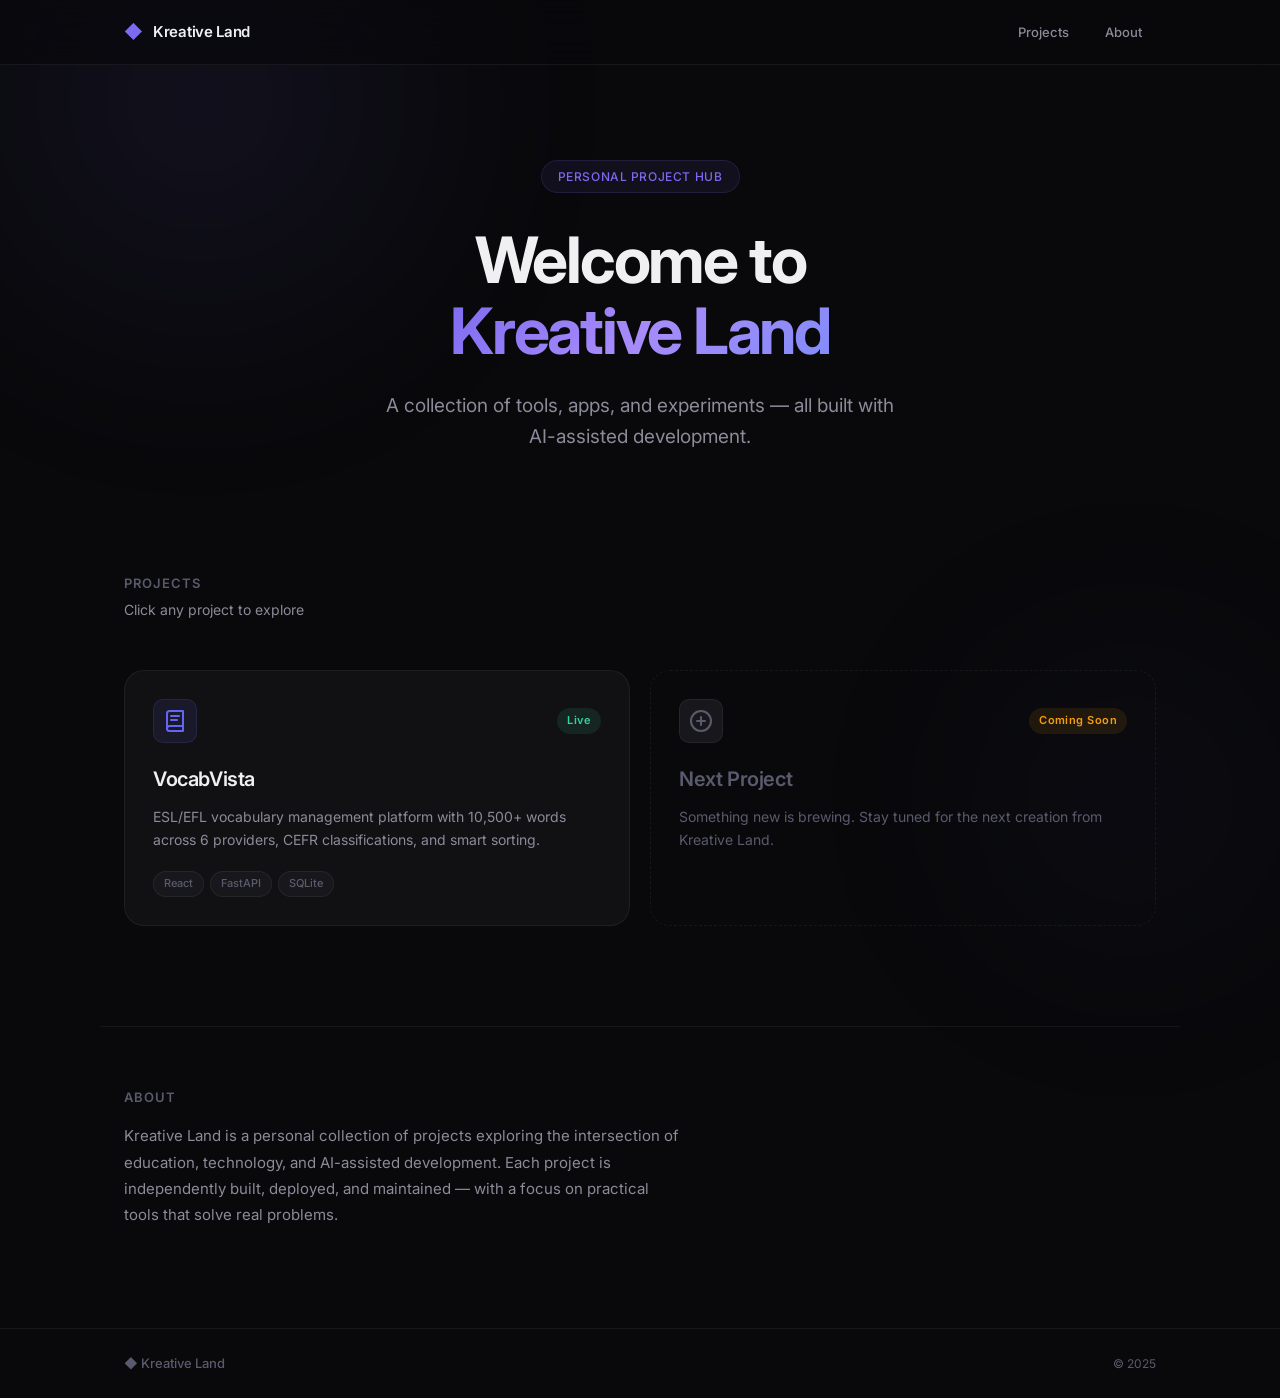
==== index.html @ c3a7ae6c "Initial commit: Kreative Land portal — dark modern project hub Static landing page with frosted glas" ====
<!DOCTYPE html>
<html lang="en">
<head>
  <meta charset="UTF-8">
  <meta name="viewport" content="width=device-width, initial-scale=1.0">
  <title>Kreative Land</title>
  <link rel="preconnect" href="https://fonts.googleapis.com">
  <link rel="preconnect" href="https://fonts.gstatic.com" crossorigin>
  <link href="https://fonts.googleapis.com/css2?family=Inter:wght@300;400;500;600;700&display=swap" rel="stylesheet">
  <link rel="stylesheet" href="style.css">
</head>
<body>
  <!-- Ambient background glow -->
  <div class="ambient-glow ambient-glow-1"></div>
  <div class="ambient-glow ambient-glow-2"></div>

  <!-- Header -->
  <header class="header">
    <div class="header-inner">
      <a href="/" class="logo">
        <span class="logo-icon">&#9670;</span>
        <span class="logo-text">Kreative Land</span>
      </a>
      <nav class="nav">
        <a href="#projects" class="nav-link">Projects</a>
        <a href="#about" class="nav-link">About</a>
      </nav>
    </div>
  </header>

  <!-- Hero -->
  <section class="hero">
    <div class="hero-badge">Personal Project Hub</div>
    <h1 class="hero-title">
      Welcome to<br>
      <span class="hero-accent">Kreative Land</span>
    </h1>
    <p class="hero-subtitle">
      A collection of tools, apps, and experiments — all built with AI-assisted development.
    </p>
  </section>

  <!-- Projects Grid -->
  <section id="projects" class="projects">
    <div class="section-header">
      <h2 class="section-title">Projects</h2>
      <p class="section-subtitle">Click any project to explore</p>
    </div>

    <div class="projects-grid">

      <!-- VocabVista Card -->
      <a href="#" class="project-card" data-status="live">
        <div class="card-glow"></div>
        <div class="card-content">
          <div class="card-header">
            <div class="card-icon card-icon-vocab">
              <svg width="24" height="24" viewBox="0 0 24 24" fill="none" stroke="currentColor" stroke-width="2" stroke-linecap="round" stroke-linejoin="round">
                <path d="M4 19.5A2.5 2.5 0 0 1 6.5 17H20"/>
                <path d="M6.5 2H20v20H6.5A2.5 2.5 0 0 1 4 19.5v-15A2.5 2.5 0 0 1 6.5 2z"/>
                <path d="M8 7h8"/>
                <path d="M8 11h6"/>
              </svg>
            </div>
            <span class="card-status status-live">Live</span>
          </div>
          <h3 class="card-title">VocabVista</h3>
          <p class="card-description">
            ESL/EFL vocabulary management platform with 10,500+ words across 6 providers, 
            CEFR classifications, and smart sorting.
          </p>
          <div class="card-tags">
            <span class="tag">React</span>
            <span class="tag">FastAPI</span>
            <span class="tag">SQLite</span>
          </div>
        </div>
        <div class="card-arrow">
          <svg width="16" height="16" viewBox="0 0 24 24" fill="none" stroke="currentColor" stroke-width="2" stroke-linecap="round" stroke-linejoin="round">
            <path d="M7 17l9.2-9.2M17 17V7H7"/>
          </svg>
        </div>
      </a>

      <!-- Placeholder Card: Coming Soon -->
      <div class="project-card card-placeholder">
        <div class="card-content">
          <div class="card-header">
            <div class="card-icon card-icon-next">
              <svg width="24" height="24" viewBox="0 0 24 24" fill="none" stroke="currentColor" stroke-width="2" stroke-linecap="round" stroke-linejoin="round">
                <circle cx="12" cy="12" r="10"/>
                <line x1="12" y1="8" x2="12" y2="16"/>
                <line x1="8" y1="12" x2="16" y2="12"/>
              </svg>
            </div>
            <span class="card-status status-soon">Coming Soon</span>
          </div>
          <h3 class="card-title">Next Project</h3>
          <p class="card-description">
            Something new is brewing. Stay tuned for the next creation from Kreative Land.
          </p>
        </div>
      </div>

    </div>
  </section>

  <!-- About -->
  <section id="about" class="about">
    <div class="about-content">
      <h2 class="section-title">About</h2>
      <p class="about-text">
        Kreative Land is a personal collection of projects exploring the intersection of 
        education, technology, and AI-assisted development. Each project is independently 
        built, deployed, and maintained — with a focus on practical tools that solve real problems.
      </p>
    </div>
  </section>

  <!-- Footer -->
  <footer class="footer">
    <div class="footer-inner">
      <span class="footer-logo">&#9670; Kreative Land</span>
      <span class="footer-copy">&copy; 2025</span>
    </div>
  </footer>
</body>
</html>
---- style.css ----
/* ============================================
   KREATIVE LAND — Design System & Styles
   Dark & Modern / Linear-inspired
   ============================================ */

/* --- Tokens --- */
:root {
  /* Background & Surface */
  --bg-base: #09090b;
  --bg-surface: #111114;
  --bg-elevated: #18181c;
  --bg-hover: #1f1f24;

  /* Text */
  --text-primary: #f0f0f3;
  --text-secondary: #8b8b99;
  --text-muted: #5a5a6e;

  /* Accent */
  --accent: #7c6aef;
  --accent-glow: rgba(124, 106, 239, 0.35);
  --accent-subtle: rgba(124, 106, 239, 0.08);

  /* Status */
  --status-live: #34d399;
  --status-live-bg: rgba(52, 211, 153, 0.1);
  --status-soon: #f59e0b;
  --status-soon-bg: rgba(245, 158, 11, 0.1);

  /* Project accent colors */
  --vocab-accent: #6366f1;
  --vocab-glow: rgba(99, 102, 241, 0.25);
  --next-accent: #8b8b99;

  /* Border */
  --border: rgba(255, 255, 255, 0.06);
  --border-hover: rgba(255, 255, 255, 0.1);

  /* Radius */
  --radius-sm: 6px;
  --radius-md: 10px;
  --radius-lg: 16px;
  --radius-xl: 20px;

  /* Shadows */
  --shadow-card: 0 1px 2px rgba(0, 0, 0, 0.3), 0 4px 16px rgba(0, 0, 0, 0.2);
  --shadow-card-hover: 0 4px 24px rgba(0, 0, 0, 0.4), 0 1px 3px rgba(0, 0, 0, 0.3);

  /* Transitions */
  --ease: cubic-bezier(0.4, 0, 0.2, 1);
  --duration: 0.25s;
}

/* --- Reset & Base --- */
*, *::before, *::after {
  margin: 0;
  padding: 0;
  box-sizing: border-box;
}

html {
  scroll-behavior: smooth;
  -webkit-font-smoothing: antialiased;
  -moz-osx-font-smoothing: grayscale;
}

body {
  font-family: 'Inter', -apple-system, BlinkMacSystemFont, sans-serif;
  background: var(--bg-base);
  color: var(--text-primary);
  line-height: 1.6;
  min-height: 100vh;
  overflow-x: hidden;
  position: relative;
}

/* --- Ambient Background Glow --- */
.ambient-glow {
  position: fixed;
  border-radius: 50%;
  filter: blur(120px);
  pointer-events: none;
  z-index: 0;
  opacity: 0.4;
}

.ambient-glow-1 {
  width: 600px;
  height: 600px;
  background: radial-gradient(circle, var(--accent-glow), transparent 70%);
  top: -200px;
  left: -100px;
}

.ambient-glow-2 {
  width: 500px;
  height: 500px;
  background: radial-gradient(circle, rgba(99, 102, 241, 0.15), transparent 70%);
  bottom: -150px;
  right: -100px;
}

/* --- Header --- */
.header {
  position: fixed;
  top: 0;
  left: 0;
  right: 0;
  z-index: 100;
  backdrop-filter: blur(16px) saturate(180%);
  -webkit-backdrop-filter: blur(16px) saturate(180%);
  background: rgba(9, 9, 11, 0.75);
  border-bottom: 1px solid var(--border);
}

.header-inner {
  max-width: 1080px;
  margin: 0 auto;
  padding: 0 24px;
  height: 64px;
  display: flex;
  align-items: center;
  justify-content: space-between;
}

.logo {
  display: flex;
  align-items: center;
  gap: 10px;
  text-decoration: none;
  color: var(--text-primary);
}

.logo-icon {
  font-size: 18px;
  color: var(--accent);
}

.logo-text {
  font-size: 15px;
  font-weight: 600;
  letter-spacing: -0.02em;
}

.nav {
  display: flex;
  gap: 8px;
}

.nav-link {
  color: var(--text-secondary);
  text-decoration: none;
  font-size: 13px;
  font-weight: 500;
  padding: 6px 14px;
  border-radius: var(--radius-sm);
  transition: color var(--duration) var(--ease), background var(--duration) var(--ease);
}

.nav-link:hover {
  color: var(--text-primary);
  background: var(--bg-hover);
}

/* --- Hero --- */
.hero {
  position: relative;
  z-index: 1;
  max-width: 1080px;
  margin: 0 auto;
  padding: 160px 24px 80px;
  text-align: center;
}

.hero-badge {
  display: inline-flex;
  align-items: center;
  font-size: 12px;
  font-weight: 500;
  letter-spacing: 0.05em;
  text-transform: uppercase;
  color: var(--accent);
  background: var(--accent-subtle);
  border: 1px solid rgba(124, 106, 239, 0.15);
  padding: 6px 16px;
  border-radius: 100px;
  margin-bottom: 32px;
  animation: fadeInUp 0.6s var(--ease) both;
}

.hero-title {
  font-size: clamp(36px, 6vw, 64px);
  font-weight: 700;
  letter-spacing: -0.035em;
  line-height: 1.1;
  color: var(--text-primary);
  margin-bottom: 24px;
  animation: fadeInUp 0.6s var(--ease) 0.1s both;
}

.hero-accent {
  background: linear-gradient(135deg, var(--accent), #a78bfa, #818cf8);
  -webkit-background-clip: text;
  background-clip: text;
  -webkit-text-fill-color: transparent;
}

.hero-subtitle {
  font-size: clamp(16px, 2vw, 19px);
  color: var(--text-secondary);
  max-width: 520px;
  margin: 0 auto;
  font-weight: 400;
  line-height: 1.65;
  animation: fadeInUp 0.6s var(--ease) 0.2s both;
}

/* --- Projects Section --- */
.projects {
  position: relative;
  z-index: 1;
  max-width: 1080px;
  margin: 0 auto;
  padding: 40px 24px 100px;
}

.section-header {
  margin-bottom: 48px;
  animation: fadeInUp 0.6s var(--ease) 0.3s both;
}

.section-title {
  font-size: 13px;
  font-weight: 600;
  letter-spacing: 0.08em;
  text-transform: uppercase;
  color: var(--text-muted);
  margin-bottom: 6px;
}

.section-subtitle {
  font-size: 14px;
  color: var(--text-secondary);
}

.projects-grid {
  display: grid;
  grid-template-columns: repeat(auto-fill, minmax(340px, 1fr));
  gap: 20px;
}

/* --- Project Card --- */
.project-card {
  position: relative;
  background: var(--bg-surface);
  border: 1px solid var(--border);
  border-radius: var(--radius-xl);
  padding: 28px;
  text-decoration: none;
  color: var(--text-primary);
  transition: 
    border-color var(--duration) var(--ease),
    box-shadow var(--duration) var(--ease),
    transform var(--duration) var(--ease);
  overflow: hidden;
  display: flex;
  flex-direction: column;
  animation: fadeInUp 0.5s var(--ease) 0.35s both;
}

.project-card:not(.card-placeholder) {
  cursor: pointer;
}

.project-card:not(.card-placeholder):hover {
  border-color: var(--border-hover);
  box-shadow: var(--shadow-card-hover);
  transform: translateY(-2px);
}

.project-card:not(.card-placeholder):hover .card-glow {
  opacity: 1;
}

.project-card:not(.card-placeholder):hover .card-arrow {
  opacity: 1;
  transform: translate(0, 0);
}

/* Card inner glow on hover */
.card-glow {
  position: absolute;
  top: 0;
  left: 0;
  right: 0;
  height: 120px;
  background: linear-gradient(180deg, var(--vocab-glow), transparent);
  opacity: 0;
  transition: opacity 0.4s var(--ease);
  pointer-events: none;
  border-radius: var(--radius-xl) var(--radius-xl) 0 0;
}

.card-content {
  flex: 1;
  position: relative;
  z-index: 1;
}

.card-header {
  display: flex;
  align-items: center;
  justify-content: space-between;
  margin-bottom: 20px;
}

.card-icon {
  width: 44px;
  height: 44px;
  display: flex;
  align-items: center;
  justify-content: center;
  border-radius: var(--radius-md);
  border: 1px solid var(--border);
}

.card-icon-vocab {
  background: rgba(99, 102, 241, 0.1);
  color: var(--vocab-accent);
  border-color: rgba(99, 102, 241, 0.15);
}

.card-icon-next {
  background: var(--bg-elevated);
  color: var(--text-muted);
}

.card-status {
  font-size: 11px;
  font-weight: 600;
  letter-spacing: 0.04em;
  padding: 4px 10px;
  border-radius: 100px;
}

.status-live {
  color: var(--status-live);
  background: var(--status-live-bg);
}

.status-soon {
  color: var(--status-soon);
  background: var(--status-soon-bg);
}

.card-title {
  font-size: 20px;
  font-weight: 600;
  letter-spacing: -0.02em;
  margin-bottom: 10px;
}

.card-description {
  font-size: 14px;
  color: var(--text-secondary);
  line-height: 1.65;
  margin-bottom: 20px;
}

.card-tags {
  display: flex;
  flex-wrap: wrap;
  gap: 6px;
}

.tag {
  font-size: 11px;
  font-weight: 500;
  color: var(--text-muted);
  background: var(--bg-elevated);
  border: 1px solid var(--border);
  padding: 3px 10px;
  border-radius: 100px;
}

.card-arrow {
  position: absolute;
  top: 28px;
  right: 28px;
  color: var(--text-muted);
  opacity: 0;
  transform: translate(-4px, 4px);
  transition: 
    opacity var(--duration) var(--ease),
    transform var(--duration) var(--ease);
  z-index: 2;
}

/* Placeholder card styling */
.card-placeholder {
  border-style: dashed;
  background: transparent;
}

.card-placeholder .card-title {
  color: var(--text-muted);
}

.card-placeholder .card-description {
  color: var(--text-muted);
}

/* --- About Section --- */
.about {
  position: relative;
  z-index: 1;
  max-width: 1080px;
  margin: 0 auto;
  padding: 60px 24px 100px;
  border-top: 1px solid var(--border);
}

.about-content {
  max-width: 560px;
}

.about .section-title {
  margin-bottom: 16px;
}

.about-text {
  font-size: 15px;
  color: var(--text-secondary);
  line-height: 1.75;
}

/* --- Footer --- */
.footer {
  position: relative;
  z-index: 1;
  border-top: 1px solid var(--border);
}

.footer-inner {
  max-width: 1080px;
  margin: 0 auto;
  padding: 24px;
  display: flex;
  align-items: center;
  justify-content: space-between;
}

.footer-logo {
  font-size: 13px;
  font-weight: 500;
  color: var(--text-muted);
}

.footer-copy {
  font-size: 12px;
  color: var(--text-muted);
}

/* --- Animations --- */
@keyframes fadeInUp {
  from {
    opacity: 0;
    transform: translateY(16px);
  }
  to {
    opacity: 1;
    transform: translateY(0);
  }
}

/* --- Responsive --- */
@media (max-width: 640px) {
  .hero {
    padding: 140px 20px 60px;
  }

  .projects {
    padding: 40px 20px 80px;
  }

  .projects-grid {
    grid-template-columns: 1fr;
  }

  .project-card {
    padding: 24px;
  }

  .header-inner {
    padding: 0 20px;
  }

  .about {
    padding: 40px 20px 80px;
  }
}
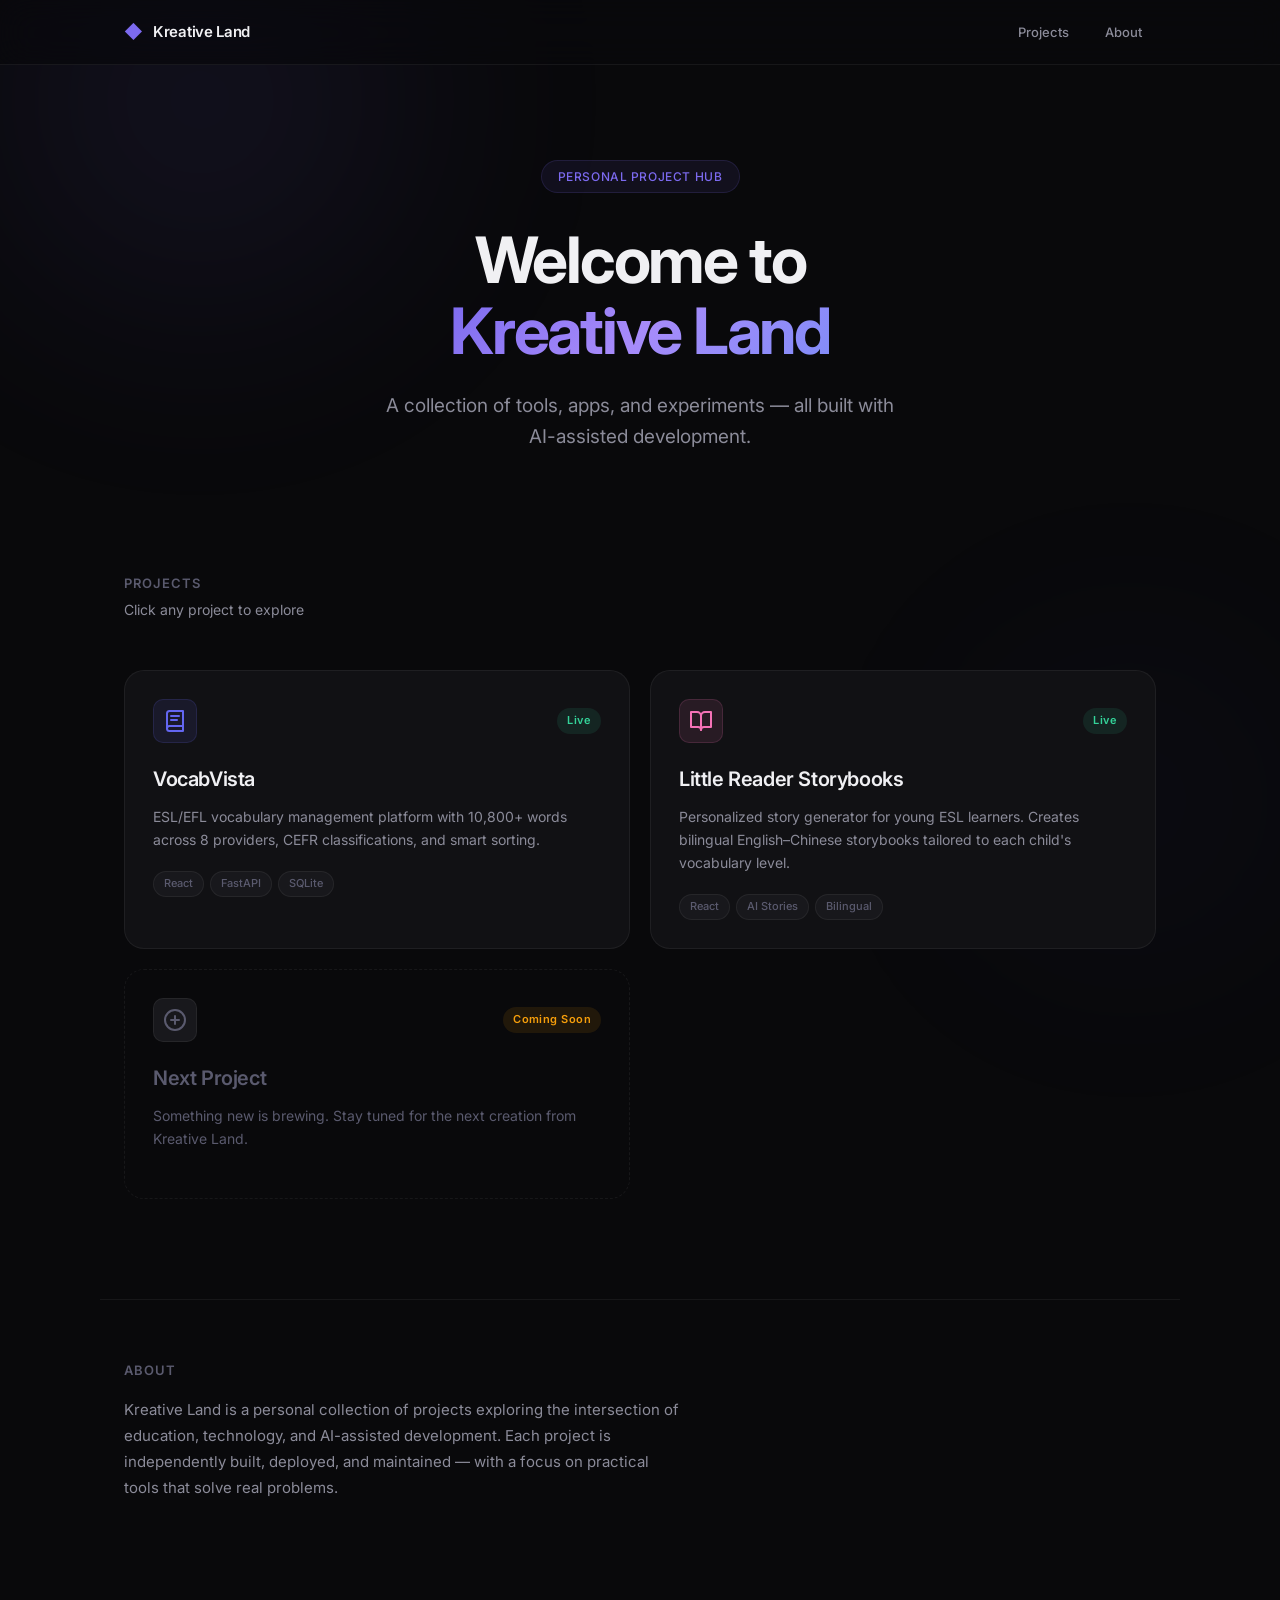
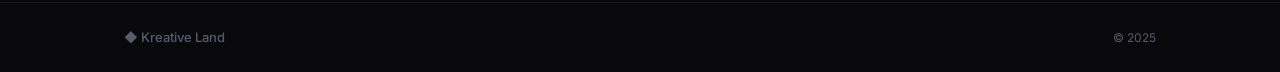
==== commit 90ed39e3: "Add Little Reader Storybooks project card - New card for the bilingual story generator app (pink acc" ====
--- a/index.html
+++ b/index.html
@@ -66,13 +66,44 @@
           </div>
           <h3 class="card-title">VocabVista</h3>
           <p class="card-description">
-            ESL/EFL vocabulary management platform with 10,500+ words across 6 providers, 
+            ESL/EFL vocabulary management platform with 10,800+ words across 8 providers, 
             CEFR classifications, and smart sorting.
           </p>
           <div class="card-tags">
             <span class="tag">React</span>
             <span class="tag">FastAPI</span>
             <span class="tag">SQLite</span>
+          </div>
+        </div>
+        <div class="card-arrow">
+          <svg width="16" height="16" viewBox="0 0 24 24" fill="none" stroke="currentColor" stroke-width="2" stroke-linecap="round" stroke-linejoin="round">
+            <path d="M7 17l9.2-9.2M17 17V7H7"/>
+          </svg>
+        </div>
+      </a>
+
+      <!-- Little Reader Storybooks Card -->
+      <a href="#" class="project-card" data-status="live">
+        <div class="card-glow card-glow-story"></div>
+        <div class="card-content">
+          <div class="card-header">
+            <div class="card-icon card-icon-story">
+              <svg width="24" height="24" viewBox="0 0 24 24" fill="none" stroke="currentColor" stroke-width="2" stroke-linecap="round" stroke-linejoin="round">
+                <path d="M2 3h6a4 4 0 0 1 4 4v14a3 3 0 0 0-3-3H2z"/>
+                <path d="M22 3h-6a4 4 0 0 0-4 4v14a3 3 0 0 1 3-3h7z"/>
+              </svg>
+            </div>
+            <span class="card-status status-live">Live</span>
+          </div>
+          <h3 class="card-title">Little Reader Storybooks</h3>
+          <p class="card-description">
+            Personalized story generator for young ESL learners. Creates bilingual 
+            English–Chinese storybooks tailored to each child's vocabulary level.
+          </p>
+          <div class="card-tags">
+            <span class="tag">React</span>
+            <span class="tag">AI Stories</span>
+            <span class="tag">Bilingual</span>
           </div>
         </div>
         <div class="card-arrow">
--- a/style.css
+++ b/style.css
@@ -30,6 +30,8 @@
   /* Project accent colors */
   --vocab-accent: #6366f1;
   --vocab-glow: rgba(99, 102, 241, 0.25);
+  --story-accent: #f472b6;
+  --story-glow: rgba(244, 114, 182, 0.25);
   --next-accent: #8b8b99;
 
   /* Border */
@@ -330,6 +332,16 @@
   border-color: rgba(99, 102, 241, 0.15);
 }
 
+.card-icon-story {
+  background: rgba(244, 114, 182, 0.1);
+  color: var(--story-accent);
+  border-color: rgba(244, 114, 182, 0.15);
+}
+
+.card-glow-story {
+  background: linear-gradient(180deg, var(--story-glow), transparent);
+}
+
 .card-icon-next {
   background: var(--bg-elevated);
   color: var(--text-muted);
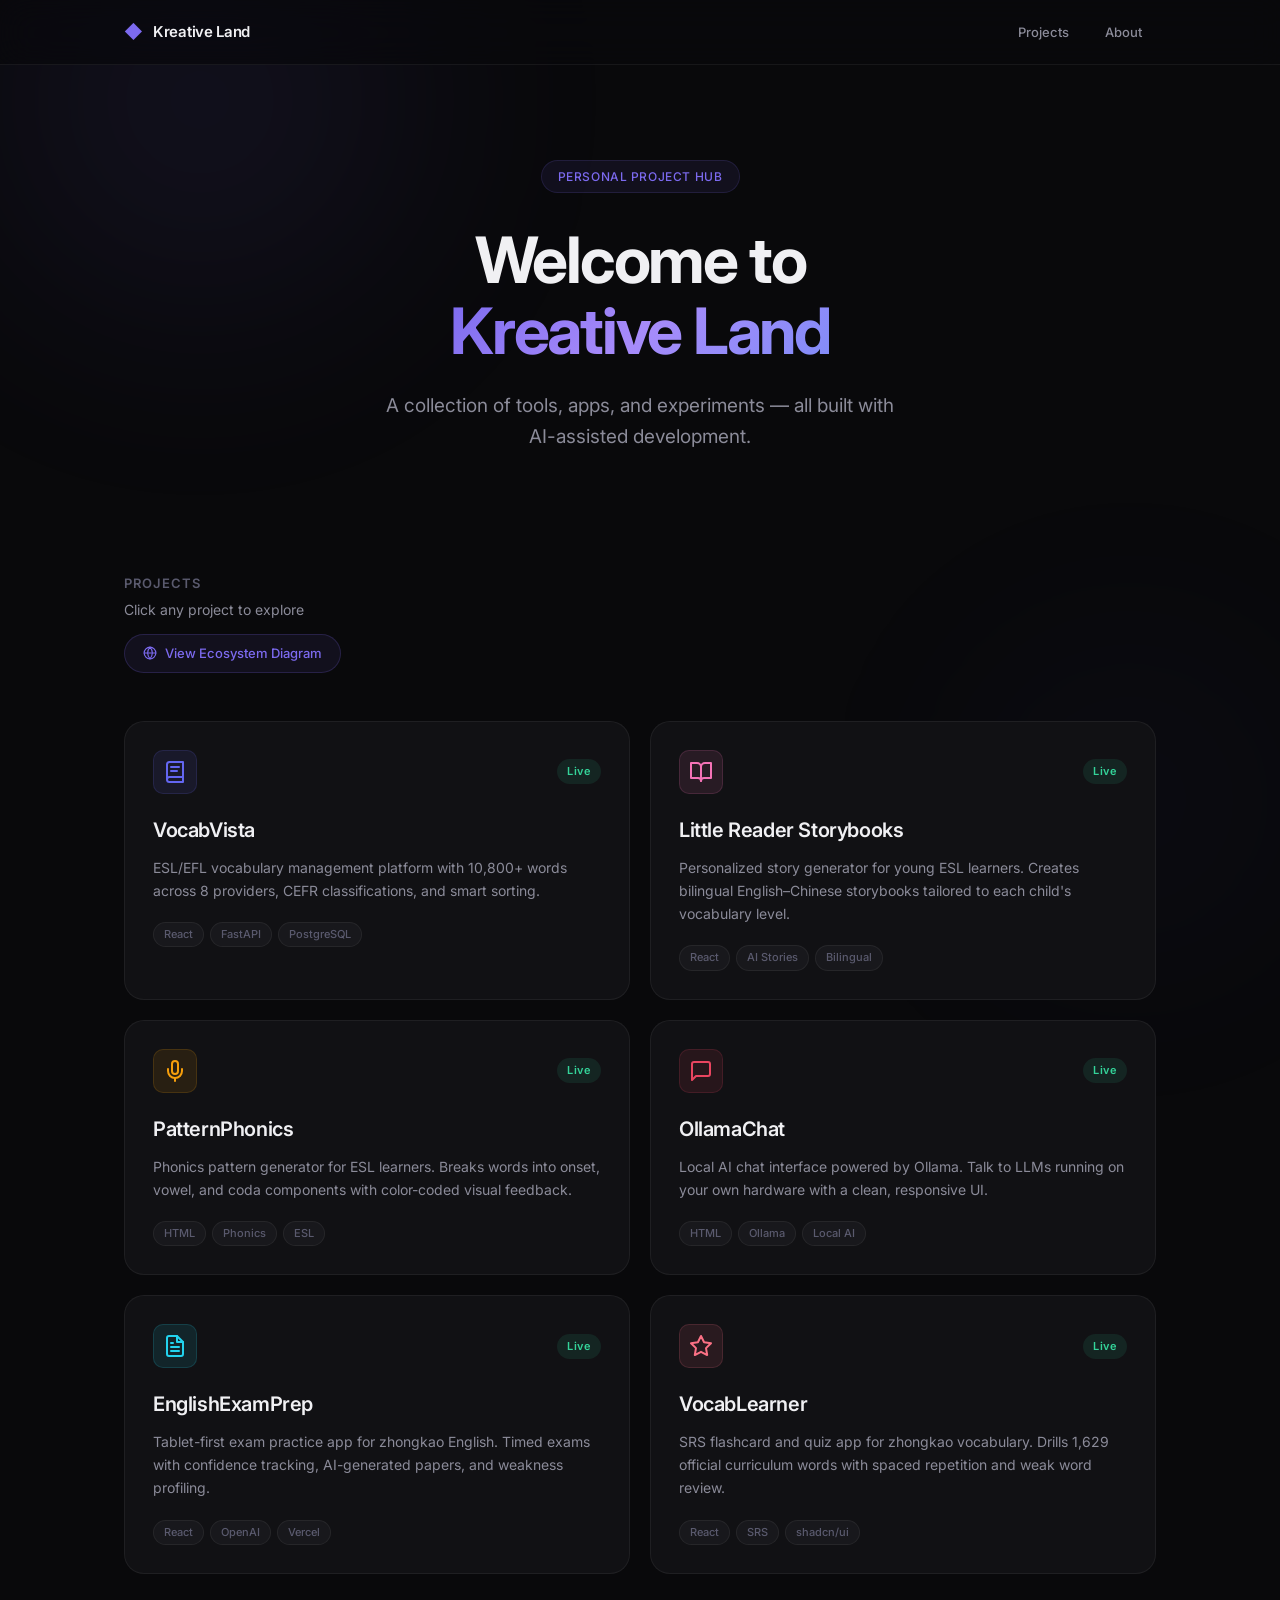
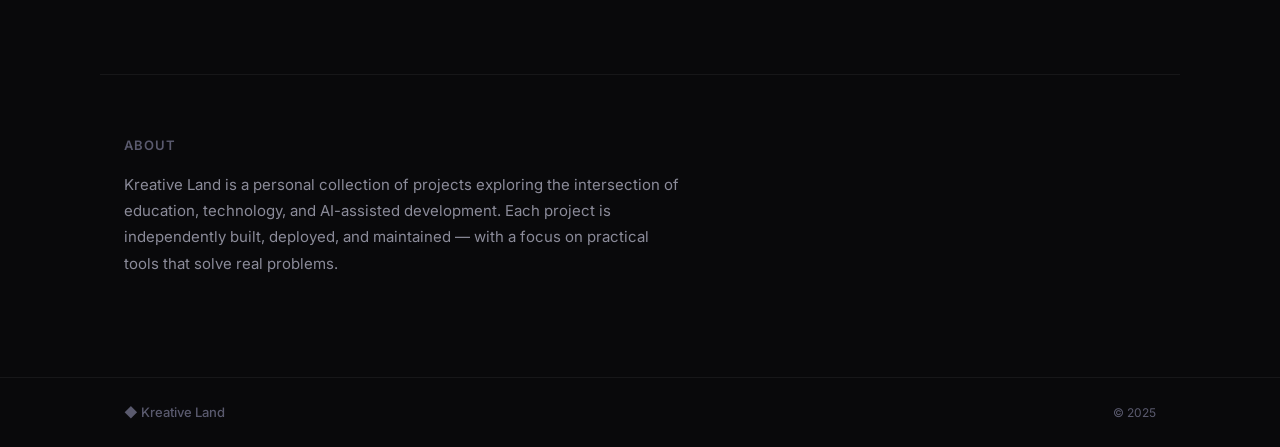
==== commit 990178d9: "Update portal with ecosystem diagram, AGENTS.md, and style improvements Adds Product Manager quest A" ====
--- a/index.html
+++ b/index.html
@@ -45,12 +45,18 @@
     <div class="section-header">
       <h2 class="section-title">Projects</h2>
       <p class="section-subtitle">Click any project to explore</p>
+      <a href="ecosystem-diagram.html" class="ecosystem-link">
+        <svg width="14" height="14" viewBox="0 0 24 24" fill="none" stroke="currentColor" stroke-width="2" stroke-linecap="round" stroke-linejoin="round">
+          <circle cx="12" cy="12" r="10"/><line x1="2" y1="12" x2="22" y2="12"/><path d="M12 2a15.3 15.3 0 0 1 4 10 15.3 15.3 0 0 1-4 10 15.3 15.3 0 0 1-4-10 15.3 15.3 0 0 1 4-10z"/>
+        </svg>
+        View Ecosystem Diagram
+      </a>
     </div>
 
     <div class="projects-grid">
 
       <!-- VocabVista Card -->
-      <a href="#" class="project-card" data-status="live">
+      <a href="https://admin.kreativeland.com" target="_blank" class="project-card" data-status="live">
         <div class="card-glow"></div>
         <div class="card-content">
           <div class="card-header">
@@ -72,7 +78,7 @@
           <div class="card-tags">
             <span class="tag">React</span>
             <span class="tag">FastAPI</span>
-            <span class="tag">SQLite</span>
+            <span class="tag">PostgreSQL</span>
           </div>
         </div>
         <div class="card-arrow">
@@ -83,7 +89,7 @@
       </a>
 
       <!-- Little Reader Storybooks Card -->
-      <a href="#" class="project-card" data-status="live">
+      <a href="https://reader.kreativeland.com" target="_blank" class="project-card" data-status="live">
         <div class="card-glow card-glow-story"></div>
         <div class="card-content">
           <div class="card-header">
@@ -113,25 +119,131 @@
         </div>
       </a>
 
-      <!-- Placeholder Card: Coming Soon -->
-      <div class="project-card card-placeholder">
-        <div class="card-content">
-          <div class="card-header">
-            <div class="card-icon card-icon-next">
-              <svg width="24" height="24" viewBox="0 0 24 24" fill="none" stroke="currentColor" stroke-width="2" stroke-linecap="round" stroke-linejoin="round">
-                <circle cx="12" cy="12" r="10"/>
-                <line x1="12" y1="8" x2="12" y2="16"/>
-                <line x1="8" y1="12" x2="16" y2="12"/>
-              </svg>
-            </div>
-            <span class="card-status status-soon">Coming Soon</span>
-          </div>
-          <h3 class="card-title">Next Project</h3>
-          <p class="card-description">
-            Something new is brewing. Stay tuned for the next creation from Kreative Land.
-          </p>
-        </div>
-      </div>
+      <!-- PatternPhonics Card -->
+      <a href="https://phonics.kreativeland.com" target="_blank" class="project-card" data-status="live">
+        <div class="card-glow card-glow-phonics"></div>
+        <div class="card-content">
+          <div class="card-header">
+            <div class="card-icon card-icon-phonics">
+              <svg width="24" height="24" viewBox="0 0 24 24" fill="none" stroke="currentColor" stroke-width="2" stroke-linecap="round" stroke-linejoin="round">
+                <path d="M12 2a3 3 0 0 0-3 3v7a3 3 0 0 0 6 0V5a3 3 0 0 0-3-3z"/>
+                <path d="M19 10v2a7 7 0 0 1-14 0v-2"/>
+                <line x1="12" y1="19" x2="12" y2="22"/>
+              </svg>
+            </div>
+            <span class="card-status status-live">Live</span>
+          </div>
+          <h3 class="card-title">PatternPhonics</h3>
+          <p class="card-description">
+            Phonics pattern generator for ESL learners. Breaks words into onset, vowel, 
+            and coda components with color-coded visual feedback.
+          </p>
+          <div class="card-tags">
+            <span class="tag">HTML</span>
+            <span class="tag">Phonics</span>
+            <span class="tag">ESL</span>
+          </div>
+        </div>
+        <div class="card-arrow">
+          <svg width="16" height="16" viewBox="0 0 24 24" fill="none" stroke="currentColor" stroke-width="2" stroke-linecap="round" stroke-linejoin="round">
+            <path d="M7 17l9.2-9.2M17 17V7H7"/>
+          </svg>
+        </div>
+      </a>
+
+      <!-- OllamaChat Card -->
+      <a href="#" class="project-card" data-status="live">
+        <div class="card-glow card-glow-chat"></div>
+        <div class="card-content">
+          <div class="card-header">
+            <div class="card-icon card-icon-chat">
+              <svg width="24" height="24" viewBox="0 0 24 24" fill="none" stroke="currentColor" stroke-width="2" stroke-linecap="round" stroke-linejoin="round">
+                <path d="M21 15a2 2 0 0 1-2 2H7l-4 4V5a2 2 0 0 1 2-2h14a2 2 0 0 1 2 2z"/>
+              </svg>
+            </div>
+            <span class="card-status status-live">Live</span>
+          </div>
+          <h3 class="card-title">OllamaChat</h3>
+          <p class="card-description">
+            Local AI chat interface powered by Ollama. Talk to LLMs running on your 
+            own hardware with a clean, responsive UI.
+          </p>
+          <div class="card-tags">
+            <span class="tag">HTML</span>
+            <span class="tag">Ollama</span>
+            <span class="tag">Local AI</span>
+          </div>
+        </div>
+        <div class="card-arrow">
+          <svg width="16" height="16" viewBox="0 0 24 24" fill="none" stroke="currentColor" stroke-width="2" stroke-linecap="round" stroke-linejoin="round">
+            <path d="M7 17l9.2-9.2M17 17V7H7"/>
+          </svg>
+        </div>
+      </a>
+
+      <!-- EnglishExamPrep Card -->
+      <a href="https://exam.kreativeland.com" target="_blank" class="project-card" data-status="live">
+        <div class="card-glow card-glow-exam"></div>
+        <div class="card-content">
+          <div class="card-header">
+            <div class="card-icon card-icon-exam">
+              <svg width="24" height="24" viewBox="0 0 24 24" fill="none" stroke="currentColor" stroke-width="2" stroke-linecap="round" stroke-linejoin="round">
+                <path d="M14 2H6a2 2 0 0 0-2 2v16a2 2 0 0 0 2 2h12a2 2 0 0 0 2-2V8z"/>
+                <polyline points="14 2 14 8 20 8"/>
+                <line x1="16" y1="13" x2="8" y2="13"/>
+                <line x1="16" y1="17" x2="8" y2="17"/>
+                <polyline points="10 9 9 9 8 9"/>
+              </svg>
+            </div>
+            <span class="card-status status-live">Live</span>
+          </div>
+          <h3 class="card-title">EnglishExamPrep</h3>
+          <p class="card-description">
+            Tablet-first exam practice app for zhongkao English. Timed exams with 
+            confidence tracking, AI-generated papers, and weakness profiling.
+          </p>
+          <div class="card-tags">
+            <span class="tag">React</span>
+            <span class="tag">OpenAI</span>
+            <span class="tag">Vercel</span>
+          </div>
+        </div>
+        <div class="card-arrow">
+          <svg width="16" height="16" viewBox="0 0 24 24" fill="none" stroke="currentColor" stroke-width="2" stroke-linecap="round" stroke-linejoin="round">
+            <path d="M7 17l9.2-9.2M17 17V7H7"/>
+          </svg>
+        </div>
+      </a>
+
+      <!-- VocabLearner Card -->
+      <a href="https://vocab.kreativeland.com" target="_blank" class="project-card" data-status="live">
+        <div class="card-glow card-glow-learner"></div>
+        <div class="card-content">
+          <div class="card-header">
+            <div class="card-icon card-icon-learner">
+              <svg width="24" height="24" viewBox="0 0 24 24" fill="none" stroke="currentColor" stroke-width="2" stroke-linecap="round" stroke-linejoin="round">
+                <polygon points="12 2 15.09 8.26 22 9.27 17 14.14 18.18 21.02 12 17.77 5.82 21.02 7 14.14 2 9.27 8.91 8.26 12 2"/>
+              </svg>
+            </div>
+            <span class="card-status status-live">Live</span>
+          </div>
+          <h3 class="card-title">VocabLearner</h3>
+          <p class="card-description">
+            SRS flashcard and quiz app for zhongkao vocabulary. Drills 1,629 official 
+            curriculum words with spaced repetition and weak word review.
+          </p>
+          <div class="card-tags">
+            <span class="tag">React</span>
+            <span class="tag">SRS</span>
+            <span class="tag">shadcn/ui</span>
+          </div>
+        </div>
+        <div class="card-arrow">
+          <svg width="16" height="16" viewBox="0 0 24 24" fill="none" stroke="currentColor" stroke-width="2" stroke-linecap="round" stroke-linejoin="round">
+            <path d="M7 17l9.2-9.2M17 17V7H7"/>
+          </svg>
+        </div>
+      </a>
 
     </div>
   </section>
--- a/style.css
+++ b/style.css
@@ -32,6 +32,14 @@
   --vocab-glow: rgba(99, 102, 241, 0.25);
   --story-accent: #f472b6;
   --story-glow: rgba(244, 114, 182, 0.25);
+  --phonics-accent: #f59e0b;
+  --phonics-glow: rgba(245, 158, 11, 0.25);
+  --chat-accent: #e94560;
+  --chat-glow: rgba(233, 69, 96, 0.25);
+  --exam-accent: #22d3ee;
+  --exam-glow: rgba(34, 211, 238, 0.25);
+  --learner-accent: #fb7185;
+  --learner-glow: rgba(251, 113, 133, 0.25);
   --next-accent: #8b8b99;
 
   /* Border */
@@ -342,6 +350,67 @@
   background: linear-gradient(180deg, var(--story-glow), transparent);
 }
 
+.card-icon-phonics {
+  background: rgba(245, 158, 11, 0.1);
+  color: var(--phonics-accent);
+  border-color: rgba(245, 158, 11, 0.15);
+}
+
+.card-glow-phonics {
+  background: linear-gradient(180deg, var(--phonics-glow), transparent);
+}
+
+.card-icon-chat {
+  background: rgba(233, 69, 96, 0.1);
+  color: var(--chat-accent);
+  border-color: rgba(233, 69, 96, 0.15);
+}
+
+.card-glow-chat {
+  background: linear-gradient(180deg, var(--chat-glow), transparent);
+}
+
+.card-icon-exam {
+  background: rgba(34, 211, 238, 0.1);
+  color: var(--exam-accent);
+  border-color: rgba(34, 211, 238, 0.15);
+}
+
+.card-glow-exam {
+  background: linear-gradient(180deg, var(--exam-glow), transparent);
+}
+
+.card-icon-learner {
+  background: rgba(251, 113, 133, 0.1);
+  color: var(--learner-accent);
+  border-color: rgba(251, 113, 133, 0.15);
+}
+
+.card-glow-learner {
+  background: linear-gradient(180deg, var(--learner-glow), transparent);
+}
+
+.ecosystem-link {
+  display: inline-flex;
+  align-items: center;
+  gap: 8px;
+  color: var(--accent);
+  text-decoration: none;
+  font-size: 13px;
+  font-weight: 500;
+  padding: 8px 18px;
+  border: 1px solid rgba(124, 106, 239, 0.2);
+  border-radius: 100px;
+  background: var(--accent-subtle);
+  transition: background var(--duration) var(--ease), border-color var(--duration) var(--ease);
+  margin-top: 12px;
+}
+
+.ecosystem-link:hover {
+  background: rgba(124, 106, 239, 0.15);
+  border-color: rgba(124, 106, 239, 0.35);
+}
+
 .card-icon-next {
   background: var(--bg-elevated);
   color: var(--text-muted);
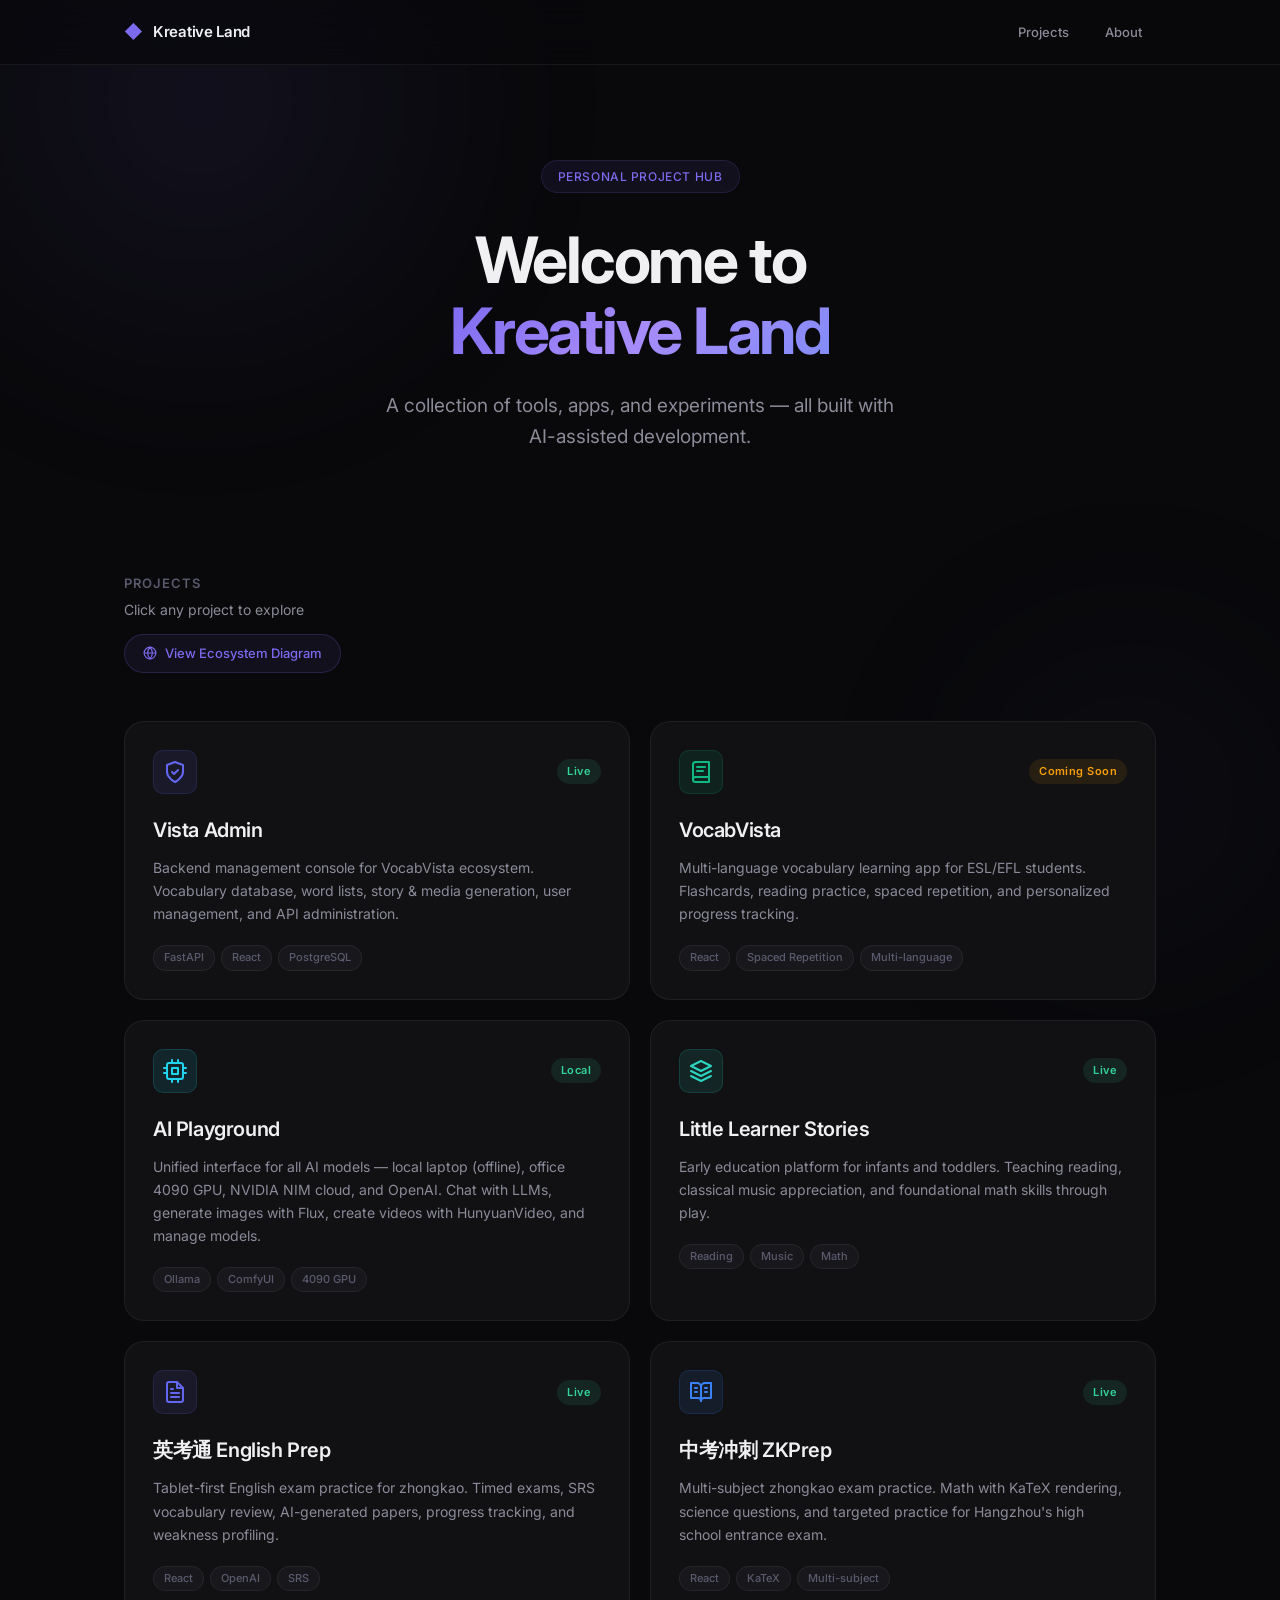
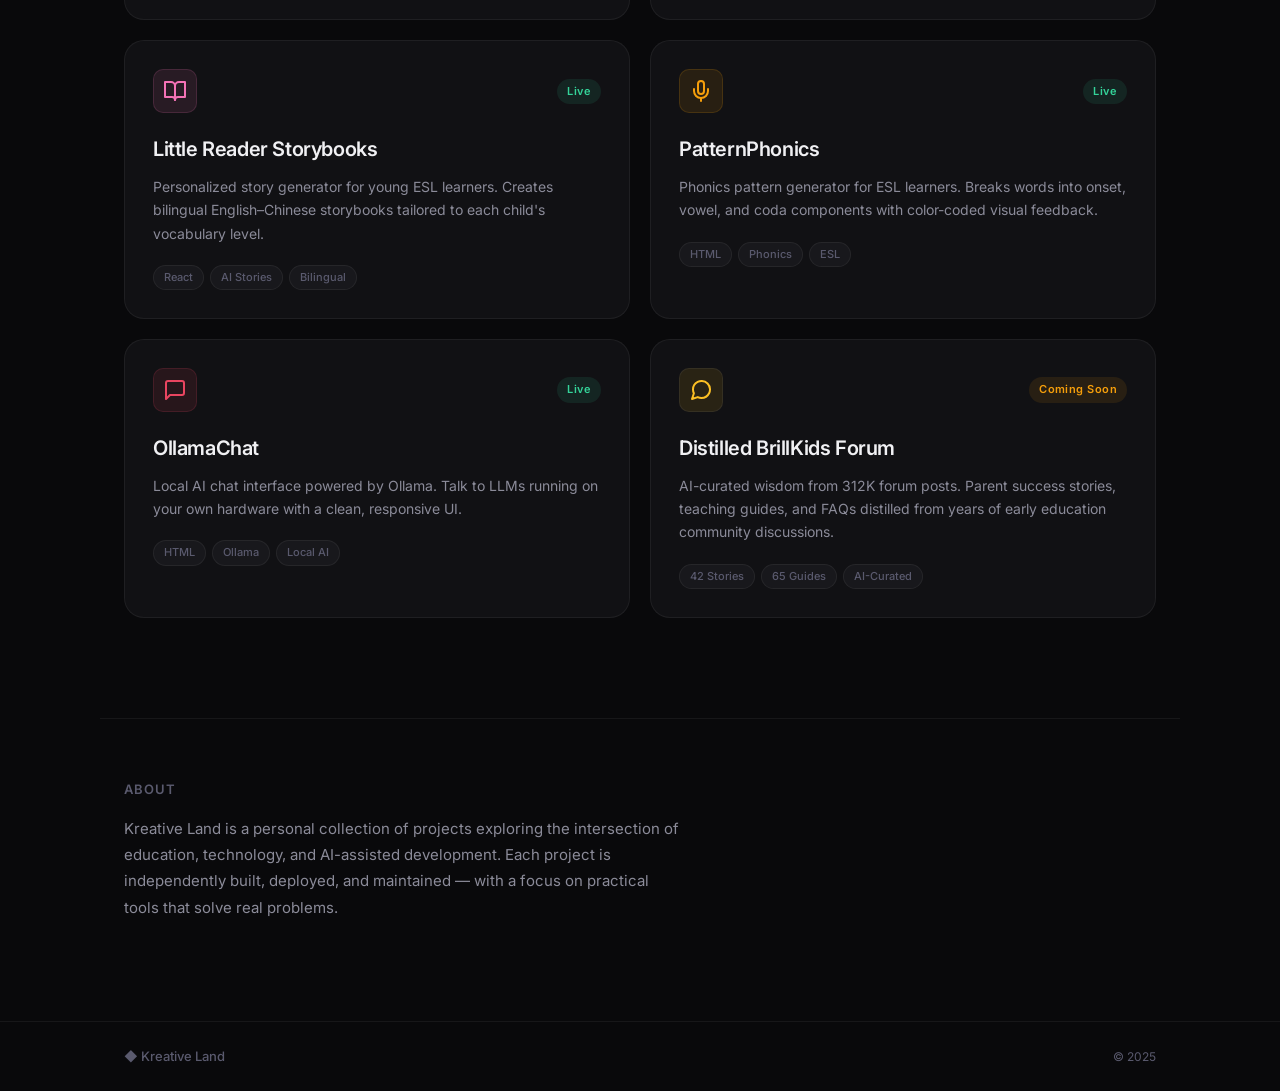
==== commit b0514eeb: "Update portal cards: add Vista Admin and VocabVista learner cards, reorder layout - Renamed VocabVis" ====
--- a/index.html
+++ b/index.html
@@ -4,6 +4,13 @@
   <meta charset="UTF-8">
   <meta name="viewport" content="width=device-width, initial-scale=1.0">
   <title>Kreative Land</title>
+  <link rel="icon" href="favicon.ico" sizes="48x48">
+  <link rel="icon" href="favicon.svg" type="image/svg+xml">
+  <link rel="icon" type="image/png" sizes="32x32" href="favicon-32x32.png">
+  <link rel="icon" type="image/png" sizes="16x16" href="favicon-16x16.png">
+  <link rel="apple-touch-icon" sizes="180x180" href="apple-touch-icon.png">
+  <link rel="manifest" href="site.webmanifest">
+  <meta name="theme-color" content="#7c6aef">
   <link rel="preconnect" href="https://fonts.googleapis.com">
   <link rel="preconnect" href="https://fonts.gstatic.com" crossorigin>
   <link href="https://fonts.googleapis.com/css2?family=Inter:wght@300;400;500;600;700&display=swap" rel="stylesheet">
@@ -55,12 +62,43 @@
 
     <div class="projects-grid">
 
-      <!-- VocabVista Card -->
+      <!-- Vista Admin Card -->
       <a href="https://admin.kreativeland.com" target="_blank" class="project-card" data-status="live">
-        <div class="card-glow"></div>
-        <div class="card-content">
-          <div class="card-header">
-            <div class="card-icon card-icon-vocab">
+        <div class="card-glow card-glow-vista-admin"></div>
+        <div class="card-content">
+          <div class="card-header">
+            <div class="card-icon card-icon-vista-admin">
+              <svg width="24" height="24" viewBox="0 0 24 24" fill="none" stroke="currentColor" stroke-width="2" stroke-linecap="round" stroke-linejoin="round">
+                <path d="M12 22s8-4 8-10V5l-8-3-8 3v7c0 6 8 10 8 10z"/>
+                <path d="M9 12l2 2 4-4"/>
+              </svg>
+            </div>
+            <span class="card-status status-live">Live</span>
+          </div>
+          <h3 class="card-title">Vista Admin</h3>
+          <p class="card-description">
+            Backend management console for VocabVista ecosystem. Vocabulary database, 
+            word lists, story & media generation, user management, and API administration.
+          </p>
+          <div class="card-tags">
+            <span class="tag">FastAPI</span>
+            <span class="tag">React</span>
+            <span class="tag">PostgreSQL</span>
+          </div>
+        </div>
+        <div class="card-arrow">
+          <svg width="16" height="16" viewBox="0 0 24 24" fill="none" stroke="currentColor" stroke-width="2" stroke-linecap="round" stroke-linejoin="round">
+            <path d="M7 17l9.2-9.2M17 17V7H7"/>
+          </svg>
+        </div>
+      </a>
+
+      <!-- VocabVista Learner Card -->
+      <a href="https://vocabvista.kreativeland.com" target="_blank" class="project-card" data-status="soon">
+        <div class="card-glow card-glow-vocab-learner"></div>
+        <div class="card-content">
+          <div class="card-header">
+            <div class="card-icon card-icon-vocab-learner">
               <svg width="24" height="24" viewBox="0 0 24 24" fill="none" stroke="currentColor" stroke-width="2" stroke-linecap="round" stroke-linejoin="round">
                 <path d="M4 19.5A2.5 2.5 0 0 1 6.5 17H20"/>
                 <path d="M6.5 2H20v20H6.5A2.5 2.5 0 0 1 4 19.5v-15A2.5 2.5 0 0 1 6.5 2z"/>
@@ -68,110 +106,88 @@
                 <path d="M8 11h6"/>
               </svg>
             </div>
-            <span class="card-status status-live">Live</span>
+            <span class="card-status status-soon">Coming Soon</span>
           </div>
           <h3 class="card-title">VocabVista</h3>
           <p class="card-description">
-            ESL/EFL vocabulary management platform with 10,800+ words across 8 providers, 
-            CEFR classifications, and smart sorting.
+            Multi-language vocabulary learning app for ESL/EFL students. Flashcards, 
+            reading practice, spaced repetition, and personalized progress tracking.
           </p>
           <div class="card-tags">
             <span class="tag">React</span>
-            <span class="tag">FastAPI</span>
-            <span class="tag">PostgreSQL</span>
-          </div>
-        </div>
-        <div class="card-arrow">
-          <svg width="16" height="16" viewBox="0 0 24 24" fill="none" stroke="currentColor" stroke-width="2" stroke-linecap="round" stroke-linejoin="round">
-            <path d="M7 17l9.2-9.2M17 17V7H7"/>
-          </svg>
-        </div>
-      </a>
-
-      <!-- Little Reader Storybooks Card -->
-      <a href="https://reader.kreativeland.com" target="_blank" class="project-card" data-status="live">
-        <div class="card-glow card-glow-story"></div>
-        <div class="card-content">
-          <div class="card-header">
-            <div class="card-icon card-icon-story">
-              <svg width="24" height="24" viewBox="0 0 24 24" fill="none" stroke="currentColor" stroke-width="2" stroke-linecap="round" stroke-linejoin="round">
-                <path d="M2 3h6a4 4 0 0 1 4 4v14a3 3 0 0 0-3-3H2z"/>
-                <path d="M22 3h-6a4 4 0 0 0-4 4v14a3 3 0 0 1 3-3h7z"/>
-              </svg>
-            </div>
-            <span class="card-status status-live">Live</span>
-          </div>
-          <h3 class="card-title">Little Reader Storybooks</h3>
-          <p class="card-description">
-            Personalized story generator for young ESL learners. Creates bilingual 
-            English–Chinese storybooks tailored to each child's vocabulary level.
-          </p>
-          <div class="card-tags">
-            <span class="tag">React</span>
-            <span class="tag">AI Stories</span>
-            <span class="tag">Bilingual</span>
-          </div>
-        </div>
-        <div class="card-arrow">
-          <svg width="16" height="16" viewBox="0 0 24 24" fill="none" stroke="currentColor" stroke-width="2" stroke-linecap="round" stroke-linejoin="round">
-            <path d="M7 17l9.2-9.2M17 17V7H7"/>
-          </svg>
-        </div>
-      </a>
-
-      <!-- PatternPhonics Card -->
-      <a href="https://phonics.kreativeland.com" target="_blank" class="project-card" data-status="live">
-        <div class="card-glow card-glow-phonics"></div>
-        <div class="card-content">
-          <div class="card-header">
-            <div class="card-icon card-icon-phonics">
-              <svg width="24" height="24" viewBox="0 0 24 24" fill="none" stroke="currentColor" stroke-width="2" stroke-linecap="round" stroke-linejoin="round">
-                <path d="M12 2a3 3 0 0 0-3 3v7a3 3 0 0 0 6 0V5a3 3 0 0 0-3-3z"/>
-                <path d="M19 10v2a7 7 0 0 1-14 0v-2"/>
-                <line x1="12" y1="19" x2="12" y2="22"/>
-              </svg>
-            </div>
-            <span class="card-status status-live">Live</span>
-          </div>
-          <h3 class="card-title">PatternPhonics</h3>
-          <p class="card-description">
-            Phonics pattern generator for ESL learners. Breaks words into onset, vowel, 
-            and coda components with color-coded visual feedback.
-          </p>
-          <div class="card-tags">
-            <span class="tag">HTML</span>
-            <span class="tag">Phonics</span>
-            <span class="tag">ESL</span>
-          </div>
-        </div>
-        <div class="card-arrow">
-          <svg width="16" height="16" viewBox="0 0 24 24" fill="none" stroke="currentColor" stroke-width="2" stroke-linecap="round" stroke-linejoin="round">
-            <path d="M7 17l9.2-9.2M17 17V7H7"/>
-          </svg>
-        </div>
-      </a>
-
-      <!-- OllamaChat Card -->
-      <a href="#" class="project-card" data-status="live">
-        <div class="card-glow card-glow-chat"></div>
-        <div class="card-content">
-          <div class="card-header">
-            <div class="card-icon card-icon-chat">
-              <svg width="24" height="24" viewBox="0 0 24 24" fill="none" stroke="currentColor" stroke-width="2" stroke-linecap="round" stroke-linejoin="round">
-                <path d="M21 15a2 2 0 0 1-2 2H7l-4 4V5a2 2 0 0 1 2-2h14a2 2 0 0 1 2 2z"/>
-              </svg>
-            </div>
-            <span class="card-status status-live">Live</span>
-          </div>
-          <h3 class="card-title">OllamaChat</h3>
-          <p class="card-description">
-            Local AI chat interface powered by Ollama. Talk to LLMs running on your 
-            own hardware with a clean, responsive UI.
-          </p>
-          <div class="card-tags">
-            <span class="tag">HTML</span>
+            <span class="tag">Spaced Repetition</span>
+            <span class="tag">Multi-language</span>
+          </div>
+        </div>
+        <div class="card-arrow">
+          <svg width="16" height="16" viewBox="0 0 24 24" fill="none" stroke="currentColor" stroke-width="2" stroke-linecap="round" stroke-linejoin="round">
+            <path d="M7 17l9.2-9.2M17 17V7H7"/>
+          </svg>
+        </div>
+      </a>
+
+      <!-- AI Playground Card -->
+      <a href="http://ai.kreativeland.com" target="_blank" class="project-card" data-status="live">
+        <div class="card-glow card-glow-playground"></div>
+        <div class="card-content">
+          <div class="card-header">
+            <div class="card-icon card-icon-playground">
+              <svg width="24" height="24" viewBox="0 0 24 24" fill="none" stroke="currentColor" stroke-width="2" stroke-linecap="round" stroke-linejoin="round">
+                <rect x="4" y="4" width="16" height="16" rx="2"/>
+                <path d="M9 9h6v6H9z"/>
+                <path d="M9 1v3"/>
+                <path d="M15 1v3"/>
+                <path d="M9 20v3"/>
+                <path d="M15 20v3"/>
+                <path d="M20 9h3"/>
+                <path d="M20 14h3"/>
+                <path d="M1 9h3"/>
+                <path d="M1 14h3"/>
+              </svg>
+            </div>
+            <span class="card-status status-live">Local</span>
+          </div>
+          <h3 class="card-title">AI Playground</h3>
+          <p class="card-description">
+            Unified interface for all AI models — local laptop (offline), office 4090 GPU, NVIDIA NIM cloud, and OpenAI. Chat with LLMs, 
+            generate images with Flux, create videos with HunyuanVideo, and manage models.
+          </p>
+          <div class="card-tags">
             <span class="tag">Ollama</span>
-            <span class="tag">Local AI</span>
+            <span class="tag">ComfyUI</span>
+            <span class="tag">4090 GPU</span>
+          </div>
+        </div>
+        <div class="card-arrow">
+          <svg width="16" height="16" viewBox="0 0 24 24" fill="none" stroke="currentColor" stroke-width="2" stroke-linecap="round" stroke-linejoin="round">
+            <path d="M7 17l9.2-9.2M17 17V7H7"/>
+          </svg>
+        </div>
+      </a>
+
+      <!-- Little Learner Stories Card -->
+      <a href="https://littlelearner.kids" target="_blank" class="project-card" data-status="live">
+        <div class="card-glow card-glow-littlelearner"></div>
+        <div class="card-content">
+          <div class="card-header">
+            <div class="card-icon card-icon-littlelearner">
+              <svg width="24" height="24" viewBox="0 0 24 24" fill="none" stroke="currentColor" stroke-width="2" stroke-linecap="round" stroke-linejoin="round">
+                <path d="M12 2L2 7l10 5 10-5-10-5z"/>
+                <path d="M2 17l10 5 10-5"/>
+                <path d="M2 12l10 5 10-5"/>
+              </svg>
+            </div>
+            <span class="card-status status-live">Live</span>
+          </div>
+          <h3 class="card-title">Little Learner Stories</h3>
+          <p class="card-description">
+            Early education platform for infants and toddlers. Teaching reading, 
+            classical music appreciation, and foundational math skills through play.
+          </p>
+          <div class="card-tags">
+            <span class="tag">Reading</span>
+            <span class="tag">Music</span>
+            <span class="tag">Math</span>
           </div>
         </div>
         <div class="card-arrow">
@@ -182,7 +198,7 @@
       </a>
 
       <!-- EnglishExamPrep Card -->
-      <a href="https://exam.kreativeland.com" target="_blank" class="project-card" data-status="live">
+      <a href="https://english.kreativeland.com" target="_blank" class="project-card" data-status="live">
         <div class="card-glow card-glow-exam"></div>
         <div class="card-content">
           <div class="card-header">
@@ -197,45 +213,173 @@
             </div>
             <span class="card-status status-live">Live</span>
           </div>
-          <h3 class="card-title">EnglishExamPrep</h3>
-          <p class="card-description">
-            Tablet-first exam practice app for zhongkao English. Timed exams with 
-            confidence tracking, AI-generated papers, and weakness profiling.
+          <h3 class="card-title">英考通 English Prep</h3>
+          <p class="card-description">
+            Tablet-first English exam practice for zhongkao. Timed exams, SRS vocabulary review, 
+            AI-generated papers, progress tracking, and weakness profiling.
           </p>
           <div class="card-tags">
             <span class="tag">React</span>
             <span class="tag">OpenAI</span>
-            <span class="tag">Vercel</span>
-          </div>
-        </div>
-        <div class="card-arrow">
-          <svg width="16" height="16" viewBox="0 0 24 24" fill="none" stroke="currentColor" stroke-width="2" stroke-linecap="round" stroke-linejoin="round">
-            <path d="M7 17l9.2-9.2M17 17V7H7"/>
-          </svg>
-        </div>
-      </a>
-
-      <!-- VocabLearner Card -->
-      <a href="https://vocab.kreativeland.com" target="_blank" class="project-card" data-status="live">
-        <div class="card-glow card-glow-learner"></div>
-        <div class="card-content">
-          <div class="card-header">
-            <div class="card-icon card-icon-learner">
-              <svg width="24" height="24" viewBox="0 0 24 24" fill="none" stroke="currentColor" stroke-width="2" stroke-linecap="round" stroke-linejoin="round">
-                <polygon points="12 2 15.09 8.26 22 9.27 17 14.14 18.18 21.02 12 17.77 5.82 21.02 7 14.14 2 9.27 8.91 8.26 12 2"/>
-              </svg>
-            </div>
-            <span class="card-status status-live">Live</span>
-          </div>
-          <h3 class="card-title">VocabLearner</h3>
-          <p class="card-description">
-            SRS flashcard and quiz app for zhongkao vocabulary. Drills 1,629 official 
-            curriculum words with spaced repetition and weak word review.
+            <span class="tag">SRS</span>
+          </div>
+        </div>
+        <div class="card-arrow">
+          <svg width="16" height="16" viewBox="0 0 24 24" fill="none" stroke="currentColor" stroke-width="2" stroke-linecap="round" stroke-linejoin="round">
+            <path d="M7 17l9.2-9.2M17 17V7H7"/>
+          </svg>
+        </div>
+      </a>
+
+      <!-- ZhongkaoPrep Card -->
+      <a href="https://exam.kreativeland.com" target="_blank" class="project-card" data-status="live">
+        <div class="card-glow card-glow-zkprep"></div>
+        <div class="card-content">
+          <div class="card-header">
+            <div class="card-icon card-icon-zkprep">
+              <svg width="24" height="24" viewBox="0 0 24 24" fill="none" stroke="currentColor" stroke-width="2" stroke-linecap="round" stroke-linejoin="round">
+                <path d="M2 3h6a4 4 0 0 1 4 4v14a3 3 0 0 0-3-3H2z"/>
+                <path d="M22 3h-6a4 4 0 0 0-4 4v14a3 3 0 0 1 3-3h7z"/>
+                <path d="M6 8h2"/>
+                <path d="M6 12h2"/>
+                <path d="M16 8h2"/>
+                <path d="M16 12h2"/>
+              </svg>
+            </div>
+            <span class="card-status status-live">Live</span>
+          </div>
+          <h3 class="card-title">中考冲刺 ZKPrep</h3>
+          <p class="card-description">
+            Multi-subject zhongkao exam practice. Math with KaTeX rendering, science questions, 
+            and targeted practice for Hangzhou's high school entrance exam.
           </p>
           <div class="card-tags">
             <span class="tag">React</span>
-            <span class="tag">SRS</span>
-            <span class="tag">shadcn/ui</span>
+            <span class="tag">KaTeX</span>
+            <span class="tag">Multi-subject</span>
+          </div>
+        </div>
+        <div class="card-arrow">
+          <svg width="16" height="16" viewBox="0 0 24 24" fill="none" stroke="currentColor" stroke-width="2" stroke-linecap="round" stroke-linejoin="round">
+            <path d="M7 17l9.2-9.2M17 17V7H7"/>
+          </svg>
+        </div>
+      </a>
+
+      <!-- Little Reader Storybooks Card -->
+      <a href="https://reader.kreativeland.com" target="_blank" class="project-card" data-status="live">
+        <div class="card-glow card-glow-story"></div>
+        <div class="card-content">
+          <div class="card-header">
+            <div class="card-icon card-icon-story">
+              <svg width="24" height="24" viewBox="0 0 24 24" fill="none" stroke="currentColor" stroke-width="2" stroke-linecap="round" stroke-linejoin="round">
+                <path d="M2 3h6a4 4 0 0 1 4 4v14a3 3 0 0 0-3-3H2z"/>
+                <path d="M22 3h-6a4 4 0 0 0-4 4v14a3 3 0 0 1 3-3h7z"/>
+              </svg>
+            </div>
+            <span class="card-status status-live">Live</span>
+          </div>
+          <h3 class="card-title">Little Reader Storybooks</h3>
+          <p class="card-description">
+            Personalized story generator for young ESL learners. Creates bilingual 
+            English–Chinese storybooks tailored to each child's vocabulary level.
+          </p>
+          <div class="card-tags">
+            <span class="tag">React</span>
+            <span class="tag">AI Stories</span>
+            <span class="tag">Bilingual</span>
+          </div>
+        </div>
+        <div class="card-arrow">
+          <svg width="16" height="16" viewBox="0 0 24 24" fill="none" stroke="currentColor" stroke-width="2" stroke-linecap="round" stroke-linejoin="round">
+            <path d="M7 17l9.2-9.2M17 17V7H7"/>
+          </svg>
+        </div>
+      </a>
+
+      <!-- PatternPhonics Card -->
+      <a href="https://phonics.kreativeland.com" target="_blank" class="project-card" data-status="live">
+        <div class="card-glow card-glow-phonics"></div>
+        <div class="card-content">
+          <div class="card-header">
+            <div class="card-icon card-icon-phonics">
+              <svg width="24" height="24" viewBox="0 0 24 24" fill="none" stroke="currentColor" stroke-width="2" stroke-linecap="round" stroke-linejoin="round">
+                <path d="M12 2a3 3 0 0 0-3 3v7a3 3 0 0 0 6 0V5a3 3 0 0 0-3-3z"/>
+                <path d="M19 10v2a7 7 0 0 1-14 0v-2"/>
+                <line x1="12" y1="19" x2="12" y2="22"/>
+              </svg>
+            </div>
+            <span class="card-status status-live">Live</span>
+          </div>
+          <h3 class="card-title">PatternPhonics</h3>
+          <p class="card-description">
+            Phonics pattern generator for ESL learners. Breaks words into onset, vowel, 
+            and coda components with color-coded visual feedback.
+          </p>
+          <div class="card-tags">
+            <span class="tag">HTML</span>
+            <span class="tag">Phonics</span>
+            <span class="tag">ESL</span>
+          </div>
+        </div>
+        <div class="card-arrow">
+          <svg width="16" height="16" viewBox="0 0 24 24" fill="none" stroke="currentColor" stroke-width="2" stroke-linecap="round" stroke-linejoin="round">
+            <path d="M7 17l9.2-9.2M17 17V7H7"/>
+          </svg>
+        </div>
+      </a>
+
+      <!-- OllamaChat Card -->
+      <a href="#" class="project-card" data-status="live">
+        <div class="card-glow card-glow-chat"></div>
+        <div class="card-content">
+          <div class="card-header">
+            <div class="card-icon card-icon-chat">
+              <svg width="24" height="24" viewBox="0 0 24 24" fill="none" stroke="currentColor" stroke-width="2" stroke-linecap="round" stroke-linejoin="round">
+                <path d="M21 15a2 2 0 0 1-2 2H7l-4 4V5a2 2 0 0 1 2-2h14a2 2 0 0 1 2 2z"/>
+              </svg>
+            </div>
+            <span class="card-status status-live">Live</span>
+          </div>
+          <h3 class="card-title">OllamaChat</h3>
+          <p class="card-description">
+            Local AI chat interface powered by Ollama. Talk to LLMs running on your 
+            own hardware with a clean, responsive UI.
+          </p>
+          <div class="card-tags">
+            <span class="tag">HTML</span>
+            <span class="tag">Ollama</span>
+            <span class="tag">Local AI</span>
+          </div>
+        </div>
+        <div class="card-arrow">
+          <svg width="16" height="16" viewBox="0 0 24 24" fill="none" stroke="currentColor" stroke-width="2" stroke-linecap="round" stroke-linejoin="round">
+            <path d="M7 17l9.2-9.2M17 17V7H7"/>
+          </svg>
+        </div>
+      </a>
+
+      <!-- Distilled BrillKids Forum Card -->
+      <a href="brillkids-forum.html" class="project-card" data-status="soon">
+        <div class="card-glow card-glow-brillkids"></div>
+        <div class="card-content">
+          <div class="card-header">
+            <div class="card-icon card-icon-brillkids">
+              <svg width="24" height="24" viewBox="0 0 24 24" fill="none" stroke="currentColor" stroke-width="2" stroke-linecap="round" stroke-linejoin="round">
+                <path d="M21 11.5a8.38 8.38 0 0 1-.9 3.8 8.5 8.5 0 0 1-7.6 4.7 8.38 8.38 0 0 1-3.8-.9L3 21l1.9-5.7a8.38 8.38 0 0 1-.9-3.8 8.5 8.5 0 0 1 4.7-7.6 8.38 8.38 0 0 1 3.8-.9h.5a8.48 8.48 0 0 1 8 8v.5z"/>
+              </svg>
+            </div>
+            <span class="card-status status-soon">Coming Soon</span>
+          </div>
+          <h3 class="card-title">Distilled BrillKids Forum</h3>
+          <p class="card-description">
+            AI-curated wisdom from 312K forum posts. Parent success stories, teaching guides, 
+            and FAQs distilled from years of early education community discussions.
+          </p>
+          <div class="card-tags">
+            <span class="tag">42 Stories</span>
+            <span class="tag">65 Guides</span>
+            <span class="tag">AI-Curated</span>
           </div>
         </div>
         <div class="card-arrow">
--- a/style.css
+++ b/style.css
@@ -28,18 +28,28 @@
   --status-soon-bg: rgba(245, 158, 11, 0.1);
 
   /* Project accent colors */
-  --vocab-accent: #6366f1;
-  --vocab-glow: rgba(99, 102, 241, 0.25);
+  --vista-admin-accent: #6366f1;
+  --vista-admin-glow: rgba(99, 102, 241, 0.25);
+  --vocab-learner-accent: #10b981;
+  --vocab-learner-glow: rgba(16, 185, 129, 0.25);
   --story-accent: #f472b6;
   --story-glow: rgba(244, 114, 182, 0.25);
   --phonics-accent: #f59e0b;
   --phonics-glow: rgba(245, 158, 11, 0.25);
   --chat-accent: #e94560;
   --chat-glow: rgba(233, 69, 96, 0.25);
-  --exam-accent: #22d3ee;
-  --exam-glow: rgba(34, 211, 238, 0.25);
+  --exam-accent: #6366f1;
+  --exam-glow: rgba(99, 102, 241, 0.25);
+  --zkprep-accent: #3b82f6;
+  --zkprep-glow: rgba(59, 130, 246, 0.25);
   --learner-accent: #fb7185;
   --learner-glow: rgba(251, 113, 133, 0.25);
+  --littlelearner-accent: #2dd4bf;
+  --littlelearner-glow: rgba(45, 212, 191, 0.25);
+  --brillkids-accent: #fbbf24;
+  --brillkids-glow: rgba(251, 191, 36, 0.25);
+  --playground-accent: #22d3ee;
+  --playground-glow: rgba(34, 211, 238, 0.25);
   --next-accent: #8b8b99;
 
   /* Border */
@@ -340,6 +350,26 @@
   border-color: rgba(99, 102, 241, 0.15);
 }
 
+.card-icon-vista-admin {
+  background: rgba(99, 102, 241, 0.1);
+  color: var(--vista-admin-accent);
+  border-color: rgba(99, 102, 241, 0.15);
+}
+
+.card-glow-vista-admin {
+  background: linear-gradient(180deg, var(--vista-admin-glow), transparent);
+}
+
+.card-icon-vocab-learner {
+  background: rgba(16, 185, 129, 0.1);
+  color: var(--vocab-learner-accent);
+  border-color: rgba(16, 185, 129, 0.15);
+}
+
+.card-glow-vocab-learner {
+  background: linear-gradient(180deg, var(--vocab-learner-glow), transparent);
+}
+
 .card-icon-story {
   background: rgba(244, 114, 182, 0.1);
   color: var(--story-accent);
@@ -371,13 +401,23 @@
 }
 
 .card-icon-exam {
-  background: rgba(34, 211, 238, 0.1);
+  background: rgba(99, 102, 241, 0.1);
   color: var(--exam-accent);
-  border-color: rgba(34, 211, 238, 0.15);
+  border-color: rgba(99, 102, 241, 0.15);
 }
 
 .card-glow-exam {
   background: linear-gradient(180deg, var(--exam-glow), transparent);
+}
+
+.card-icon-zkprep {
+  background: rgba(59, 130, 246, 0.1);
+  color: var(--zkprep-accent);
+  border-color: rgba(59, 130, 246, 0.15);
+}
+
+.card-glow-zkprep {
+  background: linear-gradient(180deg, var(--zkprep-glow), transparent);
 }
 
 .card-icon-learner {
@@ -388,6 +428,35 @@
 
 .card-glow-learner {
   background: linear-gradient(180deg, var(--learner-glow), transparent);
+}
+
+.card-icon-littlelearner {
+  background: rgba(45, 212, 191, 0.1);
+  color: var(--littlelearner-accent);
+  border-color: rgba(45, 212, 191, 0.15);
+}
+
+.card-glow-littlelearner {
+  background: linear-gradient(180deg, var(--littlelearner-glow), transparent);
+}
+
+.card-icon-brillkids {
+  background: rgba(251, 191, 36, 0.1);
+  color: var(--brillkids-accent);
+}
+
+.card-glow-brillkids {
+  background: linear-gradient(180deg, var(--brillkids-glow), transparent);
+}
+
+.card-icon-playground {
+  background: rgba(34, 211, 238, 0.1);
+  color: var(--playground-accent);
+  border-color: rgba(34, 211, 238, 0.15);
+}
+
+.card-glow-playground {
+  background: linear-gradient(180deg, var(--playground-glow), transparent);
 }
 
 .ecosystem-link {
